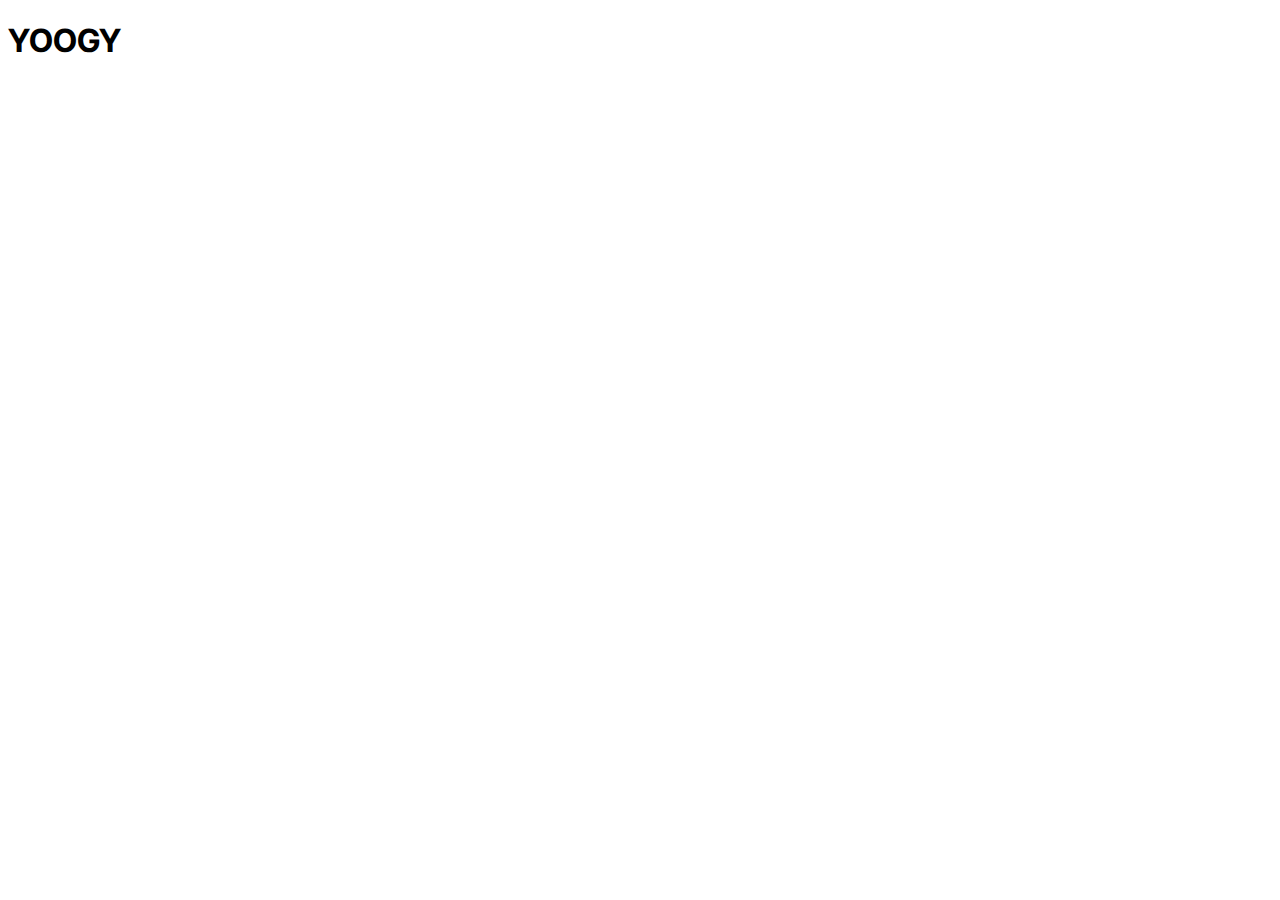
==== index.html @ 9a54d5c7 "ajout font Inter Tight" ====
<!DOCTYPE html>
<html lang="en">
  <head>
    <meta charset="UTF-8" />
    <meta name="viewport" content="width=device-width, initial-scale=1.0" />
    <title>Liste Recettes</title>
    <link rel="stylesheet" href="style.css">

  </head>
  <link rel="stylesheet" href="https://fonts.googleapis.com/css2?family=Inter+Tight:wght@400;500;600;700&display=swap" />

  <body>
    <h1>YOOGY</h1>
  </body>
</html>
---- style.css ----
body {
    font-family: 'Inter Tight', sans-serif;
}
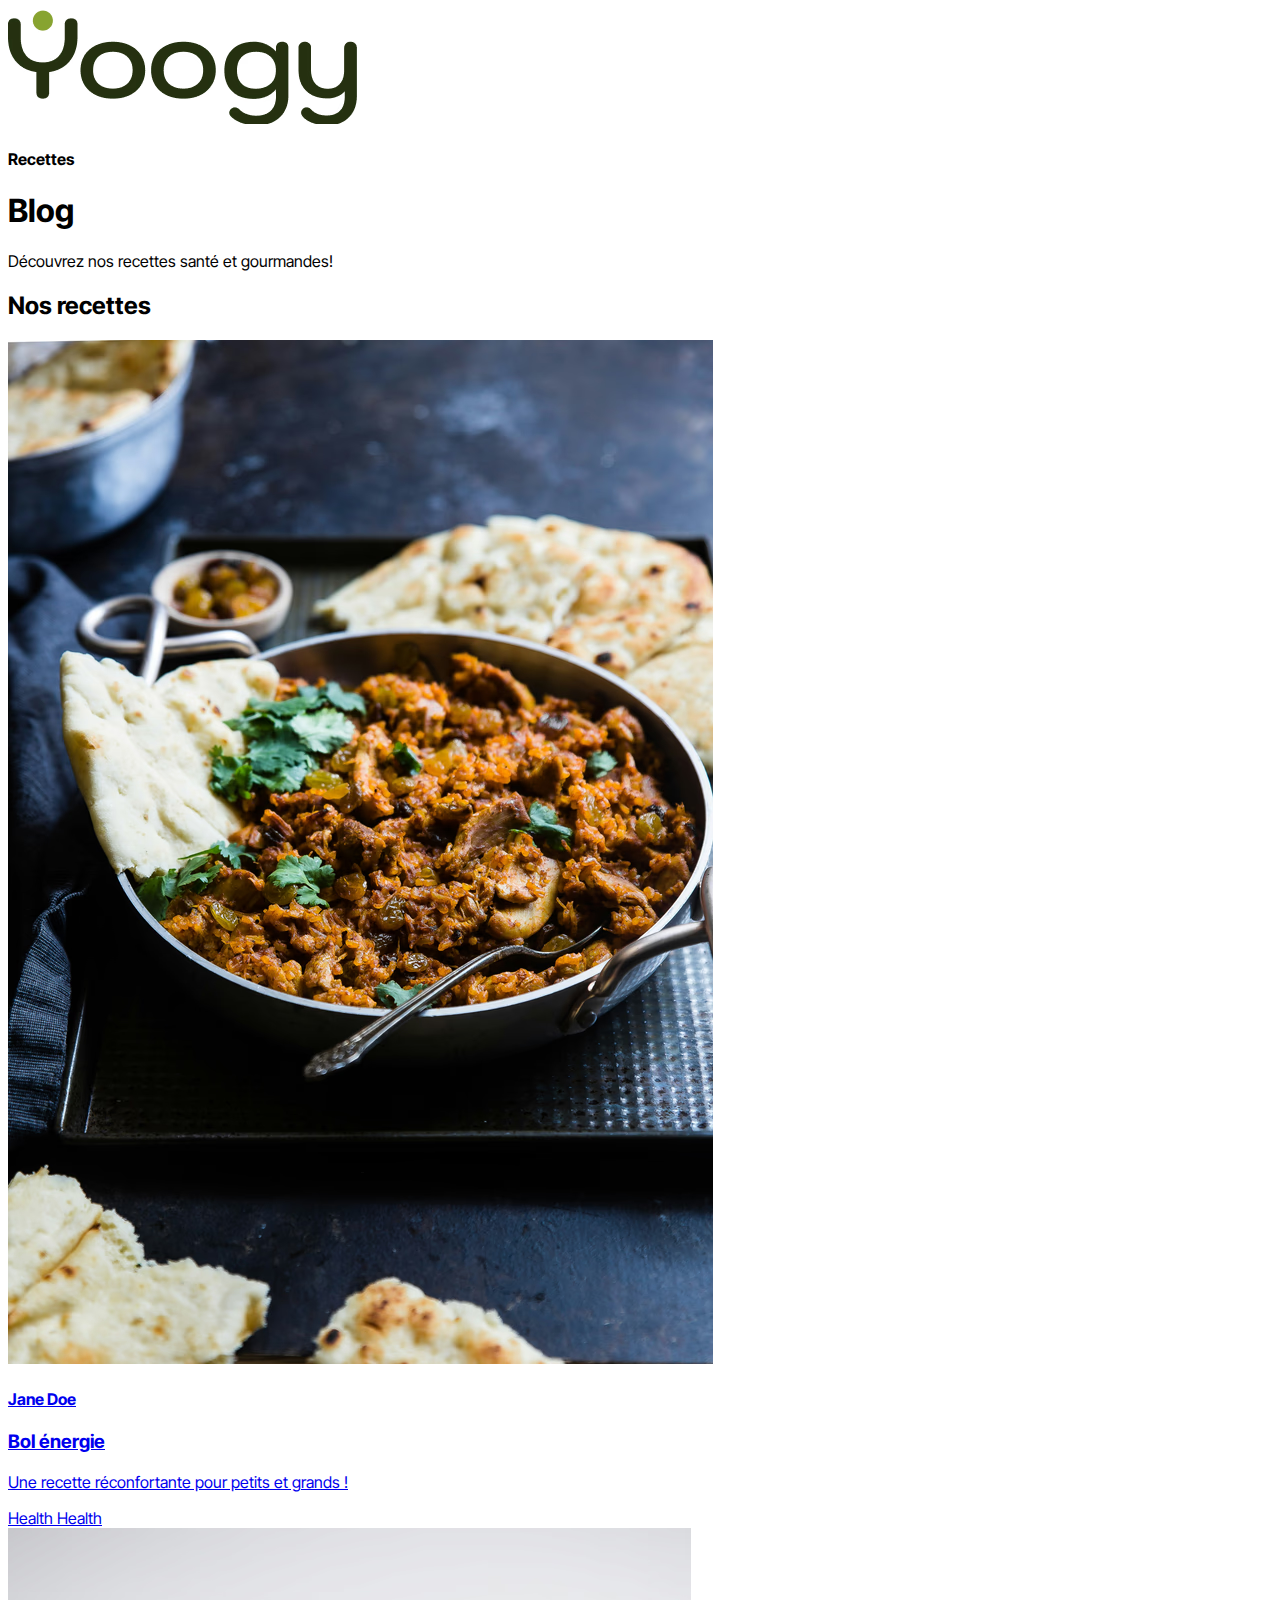
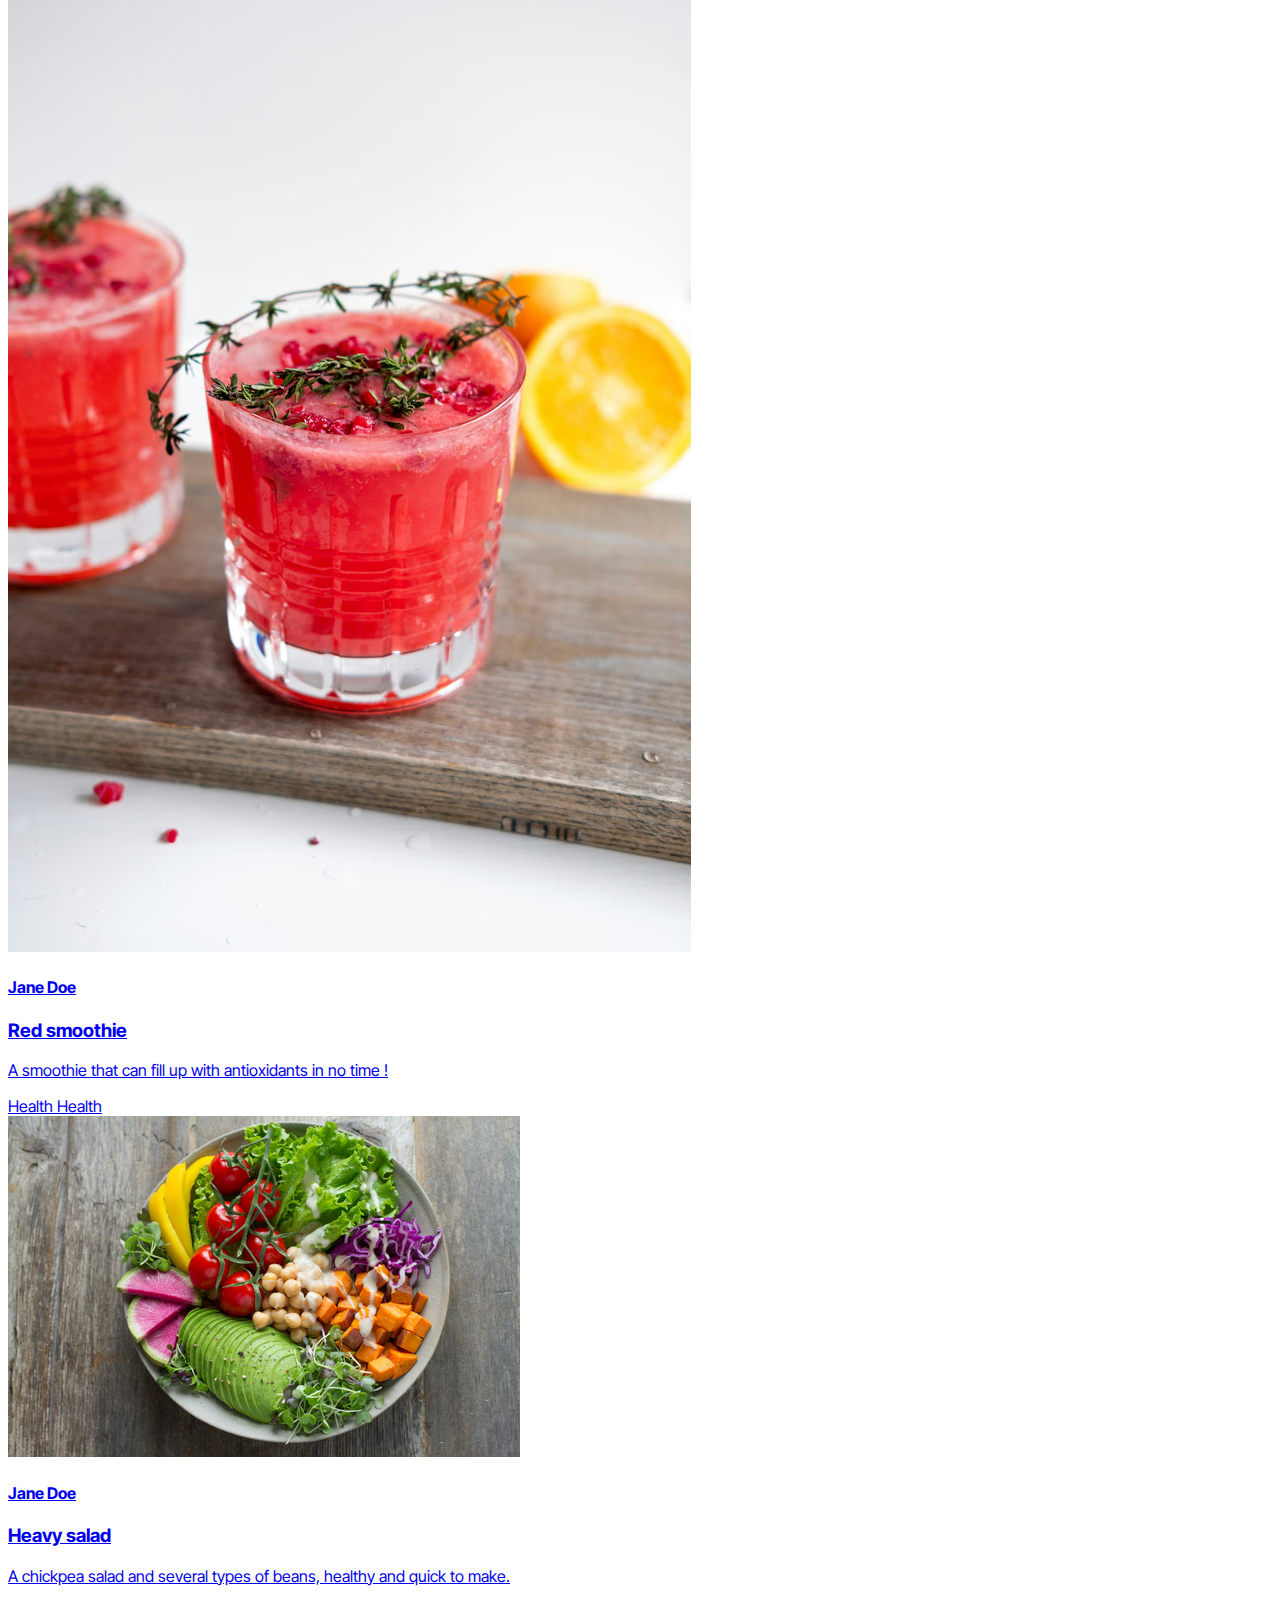
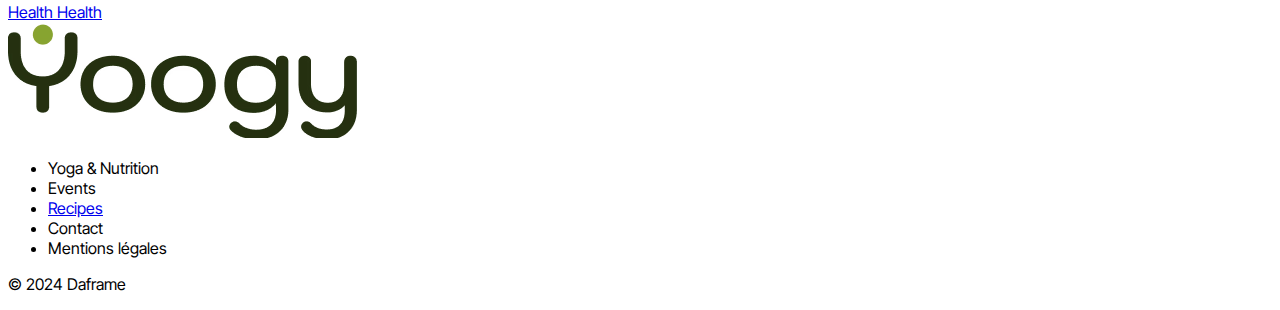
==== commit 522ae258: "ajout de toutes les balises html pour la page index" ====
--- a/index.html
+++ b/index.html
@@ -4,12 +4,85 @@
     <meta charset="UTF-8" />
     <meta name="viewport" content="width=device-width, initial-scale=1.0" />
     <title>Liste Recettes</title>
-    <link rel="stylesheet" href="style.css">
-
+    <link rel="stylesheet" href="style.css" />
   </head>
-  <link rel="stylesheet" href="https://fonts.googleapis.com/css2?family=Inter+Tight:wght@400;500;600;700&display=swap" />
+  <link
+    rel="stylesheet"
+    href="https://fonts.googleapis.com/css2?family=Inter+Tight:wght@400;500;600;700&display=swap"
+  />
 
   <body>
-    <h1>YOOGY</h1>
+    <header class="container-header">
+      <a href="index.html" class="logo">
+        <img src="logo.png" alt="Yoogy" />
+      </a>
+      <h4 class="menu">Recettes</h4>
+      <h1>Blog</h1>
+      <p>Découvrez nos recettes santé et gourmandes!</p>
+    </header>
+    <section class="container-recettes">
+      <h2>Nos recettes</h2>
+      <!-- Carte bol énergie -->
+      <a href="detail.html" class="recipe-card">
+        <img src="bol_energie.png" alt="bol energie" class="recipe-image" />
+        <div class="recipe-content">
+          <h4 class="author_name">Jane Doe</h4>
+          <h3 class="recipe-title">Bol énergie</h3>
+          <p class="recipe-description">
+            Une recette réconfortante pour petits et grands !
+          </p>
+          <div class="recipe-type">
+            <span>Health</span>
+            <span>Health</span>
+          </div>
+        </div>
+      </a>
+      <!-- Carte red smmothie -->
+      <a href="detail.html" class="recipe-card">
+        <img src="red_smoothie.png" alt="red smoothie" class="recipe-image" />
+        <div class="recipe-content">
+          <h4 class="author_name">Jane Doe</h4>
+          <h3 class="recipe-title">Red smoothie</h3>
+          <p class="recipe-description">
+            A smoothie that can fill up with antioxidants in no time !
+          </p>
+          <div class="recipe-type">
+            <span>Health</span>
+            <span>Health</span>
+          </div>
+        </div>
+      </a>
+      <!-- Carte heavy salad -->
+      <a href="detail.html" class="recipe-card">
+        <img src="heavy_salad.png" alt="heavy salad" class="recipe-image" />
+        <div class="recipe-content">
+          <h4 class="author_name">Jane Doe</h4>
+          <h3 class="recipe-title">Heavy salad</h3>
+          <p class="recipe-description">
+            A chickpea salad and several types of beans, healthy and quick to
+            make.
+          </p>
+          <div class="recipe-type">
+            <span>Health</span>
+            <span>Health</span>
+          </div>
+        </div>
+      </a>
+    </section>
+    <footer>
+        <a href="index.html" class="logo">
+            <img src="logo.png" alt="Yoogy" />
+          </a>
+      <nav class="footer-nav">
+        <ul>
+          <li>Yoga & Nutrition</li>
+          <li>Events</li>
+          <li><a href="index.html">Recipes</a></li>
+          <li>Contact</li>
+          <li>Mentions légales</li>
+        </ul>
+      </nav>
+      <p>© 2024 Daframe</p>
+    </footer>
   </body>
 </html>
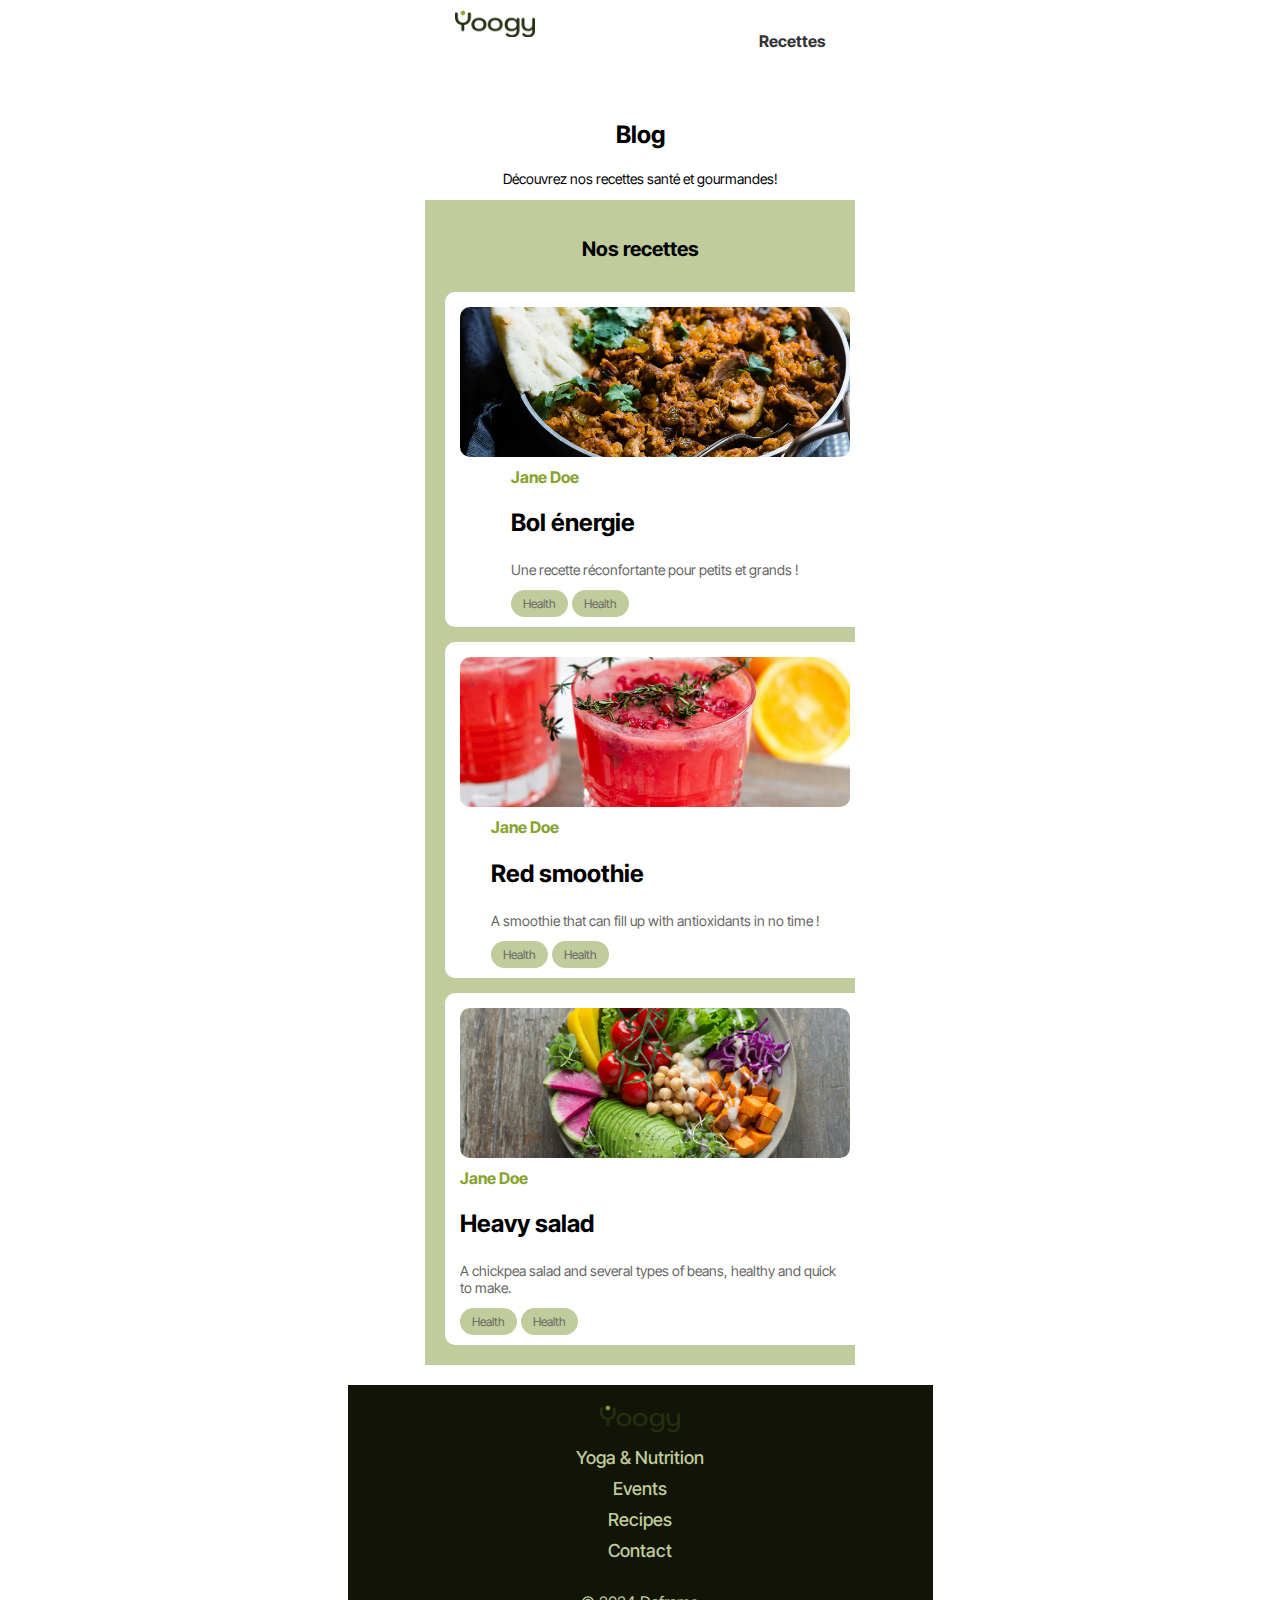
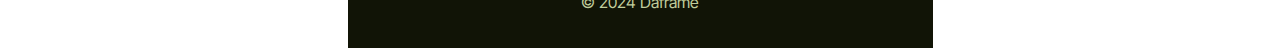
==== commit 8c7d511f: "ajout du css pour mobileFirst" ====
--- a/index.html
+++ b/index.html
@@ -13,12 +13,12 @@
 
   <body>
     <header class="container-header">
-      <a href="index.html" class="logo">
-        <img src="logo.png" alt="Yoogy" />
+      <a href="index.html">
+        <img class="logo-header" src="logo.png" alt="Yoogy" />
       </a>
       <h4 class="menu">Recettes</h4>
-      <h1>Blog</h1>
-      <p>Découvrez nos recettes santé et gourmandes!</p>
+      <h1 class="blog">Blog</h1>
+      <p class ="descriptif-blog">Découvrez nos recettes santé et gourmandes!</p>
     </header>
     <section class="container-recettes">
       <h2>Nos recettes</h2>
@@ -69,9 +69,9 @@
         </div>
       </a>
     </section>
-    <footer>
-        <a href="index.html" class="logo">
-            <img src="logo.png" alt="Yoogy" />
+    <footer classe="container_footer">
+        <a href="index.html">
+            <img class="logo" src="logo.png" alt="Yoogy" />
           </a>
       <nav class="footer-nav">
         <ul>
@@ -79,10 +79,9 @@
           <li>Events</li>
           <li><a href="index.html">Recipes</a></li>
           <li>Contact</li>
-          <li>Mentions légales</li>
         </ul>
       </nav>
-      <p>© 2024 Daframe</p>
+      <p class="mention_legale">© 2024 Daframe</p>
     </footer>
   </body>
 </html>
--- a/style.css
+++ b/style.css
@@ -1,4 +1,154 @@
+body {
+  font-family: "Inter Tight", sans-serif;
+  background-color: #fff;
+  margin: auto;
+  width: 390px; /*largeur pour phone*/
+  height: 620px; /*hauteur pour phone*/
+  display: flex;
+  flex-direction: column;
+  align-items: center;
+}
 
-body {
-    font-family: 'Inter Tight', sans-serif;
+.container-header {
+  position: relative;
+  width: 100%;
+  height: 180px;
+  display: flex;
+  flex-direction: column;
+  align-items: center;
+  text-align: center;
+  padding-top: 20px;
+}
+
+.logo-header {
+  position: absolute;
+  width: 80px;
+  height: auto;
+  top: 10px;
+  left: 10px;
+}
+.menu {
+  position: absolute;
+  top: 10px;
+  right: 10px;
+  font-size: 16px;
+  font-weight: bold;
+  color: #333;
+}
+.blog {
+  font-size: 24px;
+  font-weight: bold;
+  margin-top: 100px;
+}
+.descriptif-blog {
+  font-size: 14px;
+  margin-top: 5px;
+}
+
+.container-recettes {
+  background-color: #c0cc9b;
+  width: 100%;
+  padding: 20px;
+  display: flex;
+  flex-direction: column;
+  gap: 15px;
+}
+.container-recettes h2 {
+  font-size: 20px;
+  text-align: center;
+}
+/* CARTES des recettes */
+.recipe-card {
+  background: #fff;
+  border-radius: 10px;
+  display: flex;
+  flex-direction: column;
+  align-items: center;
+  text-decoration: none;
+  color: black;
+  padding: 15px;
+  width: 100%;
+}
+.recipe-image {
+  width: 100%;
+  height: 150px;
+  object-fit: cover;
+  border-radius: 10px;
+}
+.recipe-content {
+  text-align: left;
+  margin-top: 5px;
+}
+.author_name {
+  font-size: 16px;
+  font-weight: bold;
+  color: #87a330;
+  margin-top: 5px;
+}
+.recipe-title {
+  font-size: 24px;
+  font-weight: bold;
+  margin-top: 5px;
+}
+
+.recipe-description {
+  font-size: 14px;
+  color: #666;
+}
+.recipe-type span {
+  background-color: #c0cc9b;
+  color:#666;
+  font-size: 12px;
+  padding: 6px 12px;
+  border-radius: 15px;
+  min-width: 60%;
+  text-align: center;
+}
+/* FOOTER */
+/* FOOTER */
+footer {
+    width: 150%;
+    background-color: #111406;
+    text-align: center;
+    padding: 20px 0;
+    margin-top: 20px;
+    display: flex;
+    flex-direction: column;
+    align-items: center; 
+    gap: 15px;
+}
+
+.logo{ 
+    width: 80px;
+    height: auto;
+    display: block;
+  }
+
+  .footer-nav ul {
+    list-style: none;
+    display: flex;
+    flex-direction: column; /* Aligne les éléments verticalement */
+    align-items: center; /* Centre les éléments */
+    gap: 10px; /* Espacement entre les liens */
+    padding: 0;
+    margin: 0;
+}
+
+.footer-nav li {
+    font-size: 18px;
+    font-weight: 500;
+    color: #c0cc9b;
+}
+
+/* Lien actif */
+.footer-nav a {
+    text-decoration: none;
+    color: #c0cc9b;
+}
+
+.footer-nav a:hover {
+    color: #4CAF50; /* Effet au survol */
+}
+.mention_legale {
+    color: #c0cc9b;
 }